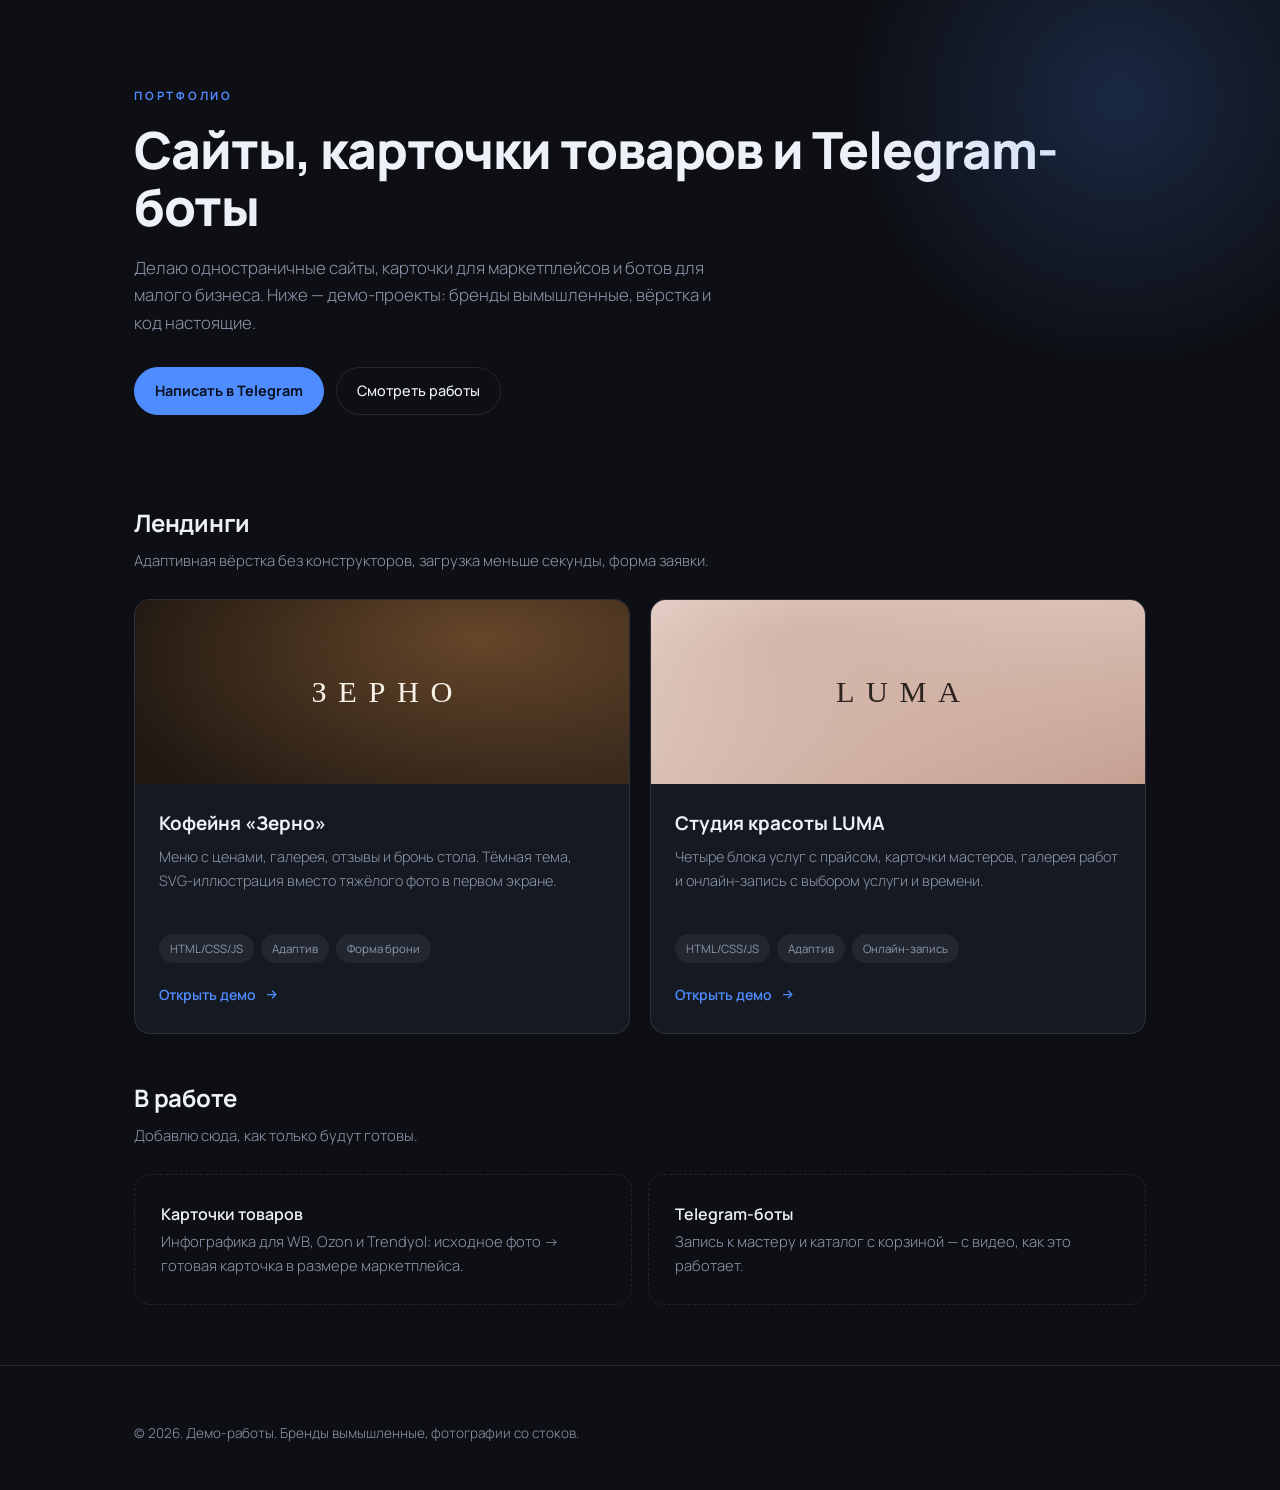
==== index.html @ 5c580ff5 "demo: two landing pages and showcase Co-Authored-By: Claude Opus 5 <noreply@anthropic.com>  Claude-S" ====
<!DOCTYPE html>
<html lang="ru">
<head>
<meta charset="utf-8">
<meta name="viewport" content="width=device-width, initial-scale=1">
<title>Демо-работы — сайты, карточки, боты</title>
<meta name="description" content="Демо-работы: лендинги, карточки товаров для маркетплейсов, Telegram-боты.">
<link rel="preconnect" href="https://fonts.googleapis.com">
<link rel="preconnect" href="https://fonts.gstatic.com" crossorigin>
<link href="https://fonts.googleapis.com/css2?family=Manrope:wght@300;400;500;600;700;800&display=swap" rel="stylesheet">
<link rel="icon" href="data:image/svg+xml,<svg xmlns='http://www.w3.org/2000/svg' viewBox='0 0 100 100'><rect width='100' height='100' rx='22' fill='%230d0f14'/><path d='M28 62l14-28 14 28M62 34v28' stroke='%234f8cff' stroke-width='8' fill='none' stroke-linecap='round'/></svg>">
<style>
:root{
  --bg:#0d0f14;
  --panel:#151922;
  --ink:#eef1f7;
  --muted:#8d97ab;
  --accent:#4f8cff;
  --line:rgba(238,241,247,.1);
}
*{box-sizing:border-box}
body{
  margin:0;background:var(--bg);color:var(--ink);
  font-family:'Manrope',system-ui,-apple-system,'Segoe UI',sans-serif;
  line-height:1.65;-webkit-font-smoothing:antialiased;
}
a{color:inherit;text-decoration:none}
.wrap{max-width:1060px;margin:0 auto;padding:0 24px}
header{padding:86px 0 54px;position:relative;overflow:hidden}
header::before{
  content:"";position:absolute;top:-180px;right:-120px;width:560px;height:560px;
  background:radial-gradient(circle,rgba(79,140,255,.20),transparent 68%);
}
.eyebrow{font-size:.72rem;letter-spacing:.24em;text-transform:uppercase;color:var(--accent);font-weight:700}
h1{font-size:clamp(2.1rem,5.4vw,3.2rem);line-height:1.12;margin:16px 0 18px;letter-spacing:-.02em;font-weight:800}
.sub{color:var(--muted);max-width:60ch;font-weight:300;font-size:1.05rem}
.contacts{display:flex;gap:12px;flex-wrap:wrap;margin-top:30px}
.pill{
  display:inline-flex;align-items:center;gap:9px;padding:11px 20px;border-radius:999px;
  border:1px solid var(--line);font-size:.9rem;font-weight:500;transition:.2s;
}
.pill:hover{border-color:var(--accent);background:rgba(79,140,255,.1)}
.pill.primary{background:var(--accent);border-color:var(--accent);color:#08101f;font-weight:700}
.pill.primary:hover{background:#6fa2ff}

h2{font-size:1.5rem;margin:0 0 6px;font-weight:700;letter-spacing:-.01em}
.sec{padding:34px 0 10px}
.sec p{color:var(--muted);font-size:.93rem;margin:0 0 26px;font-weight:300}

.grid{display:grid;grid-template-columns:repeat(2,1fr);gap:20px}
.card{
  background:var(--panel);border:1px solid var(--line);border-radius:16px;overflow:hidden;
  display:flex;flex-direction:column;transition:transform .3s ease,border-color .3s ease;
}
.card:hover{transform:translateY(-4px);border-color:rgba(79,140,255,.45)}
.thumb{height:184px;position:relative;display:grid;place-items:center}
.thumb.coffee{background:radial-gradient(700px 320px at 70% 20%,rgba(201,136,74,.42),transparent 62%),linear-gradient(160deg,#14100d,#2b2018)}
.thumb.beauty{background:radial-gradient(700px 320px at 30% 20%,rgba(185,139,122,.45),transparent 62%),linear-gradient(160deg,#f4e9e3,#c49f90)}
.thumb span{font-size:1.9rem;letter-spacing:.38em;padding-left:.38em;font-weight:300}
.thumb.coffee span{color:#f7f1e8;font-family:Georgia,serif}
.thumb.beauty span{color:#2c2320;font-family:Georgia,serif}
.card-body{padding:24px 24px 26px;flex:1;display:flex;flex-direction:column}
.card h3{margin:0 0 6px;font-size:1.18rem;font-weight:700}
.card .desc{color:var(--muted);font-size:.9rem;font-weight:300;flex:1}
.tags{display:flex;gap:7px;flex-wrap:wrap;margin:16px 0 20px}
.tag{font-size:.72rem;padding:5px 11px;border-radius:999px;background:rgba(238,241,247,.06);color:var(--muted)}
.open{
  display:inline-flex;align-items:center;gap:8px;font-size:.88rem;font-weight:600;color:var(--accent);
}
.open svg{width:15px;height:15px;stroke:currentColor;fill:none;stroke-width:2;transition:transform .25s}
.card:hover .open svg{transform:translateX(4px)}

.soon{
  border:1px dashed var(--line);border-radius:16px;padding:26px;
  display:flex;gap:18px;align-items:center;color:var(--muted);font-size:.92rem;font-weight:300;
}
.soon b{color:var(--ink);font-weight:600;display:block;font-size:1rem;margin-bottom:2px}
.soon-grid{display:grid;grid-template-columns:repeat(2,1fr);gap:16px}

footer{padding:56px 0 46px;margin-top:50px;border-top:1px solid var(--line);color:var(--muted);font-size:.85rem;font-weight:300}

@media (max-width:760px){
  header{padding:62px 0 40px}
  .grid,.soon-grid{grid-template-columns:1fr}
}
</style>
</head>
<body>

<header>
  <div class="wrap">
    <div class="eyebrow">Портфолио</div>
    <h1>Сайты, карточки товаров и Telegram-боты</h1>
    <p class="sub">Делаю одностраничные сайты, карточки для маркетплейсов и ботов для малого бизнеса. Ниже — демо-проекты: бренды вымышленные, вёрстка и код настоящие.</p>
    <div class="contacts">
      <a class="pill primary" href="https://t.me/" target="_blank" rel="noopener">Написать в Telegram</a>
      <a class="pill" href="#work">Смотреть работы</a>
    </div>
  </div>
</header>

<main class="wrap" id="work">
  <section class="sec">
    <h2>Лендинги</h2>
    <p>Адаптивная вёрстка без конструкторов, загрузка меньше секунды, форма заявки.</p>
    <div class="grid">
      <a class="card" href="coffee/">
        <div class="thumb coffee"><span>ЗЕРНО</span></div>
        <div class="card-body">
          <h3>Кофейня «Зерно»</h3>
          <p class="desc">Меню с ценами, галерея, отзывы и бронь стола. Тёмная тема, SVG-иллюстрация вместо тяжёлого фото в первом экране.</p>
          <div class="tags"><span class="tag">HTML/CSS/JS</span><span class="tag">Адаптив</span><span class="tag">Форма брони</span></div>
          <span class="open">Открыть демо <svg viewBox="0 0 24 24"><path d="M5 12h14M13 6l6 6-6 6"/></svg></span>
        </div>
      </a>
      <a class="card" href="beauty/">
        <div class="thumb beauty"><span>LUMA</span></div>
        <div class="card-body">
          <h3>Студия красоты LUMA</h3>
          <p class="desc">Четыре блока услуг с прайсом, карточки мастеров, галерея работ и онлайн-запись с выбором услуги и времени.</p>
          <div class="tags"><span class="tag">HTML/CSS/JS</span><span class="tag">Адаптив</span><span class="tag">Онлайн-запись</span></div>
          <span class="open">Открыть демо <svg viewBox="0 0 24 24"><path d="M5 12h14M13 6l6 6-6 6"/></svg></span>
        </div>
      </a>
    </div>
  </section>

  <section class="sec">
    <h2>В работе</h2>
    <p>Добавлю сюда, как только будут готовы.</p>
    <div class="soon-grid">
      <div class="soon">
        <div><b>Карточки товаров</b>Инфографика для WB, Ozon и Trendyol: исходное фото → готовая карточка в размере маркетплейса.</div>
      </div>
      <div class="soon">
        <div><b>Telegram-боты</b>Запись к мастеру и каталог с корзиной — с видео, как это работает.</div>
      </div>
    </div>
  </section>
</main>

<footer>
  <div class="wrap">© 2026. Демо-работы. Бренды вымышленные, фотографии со стоков.</div>
</footer>

</body>
</html>
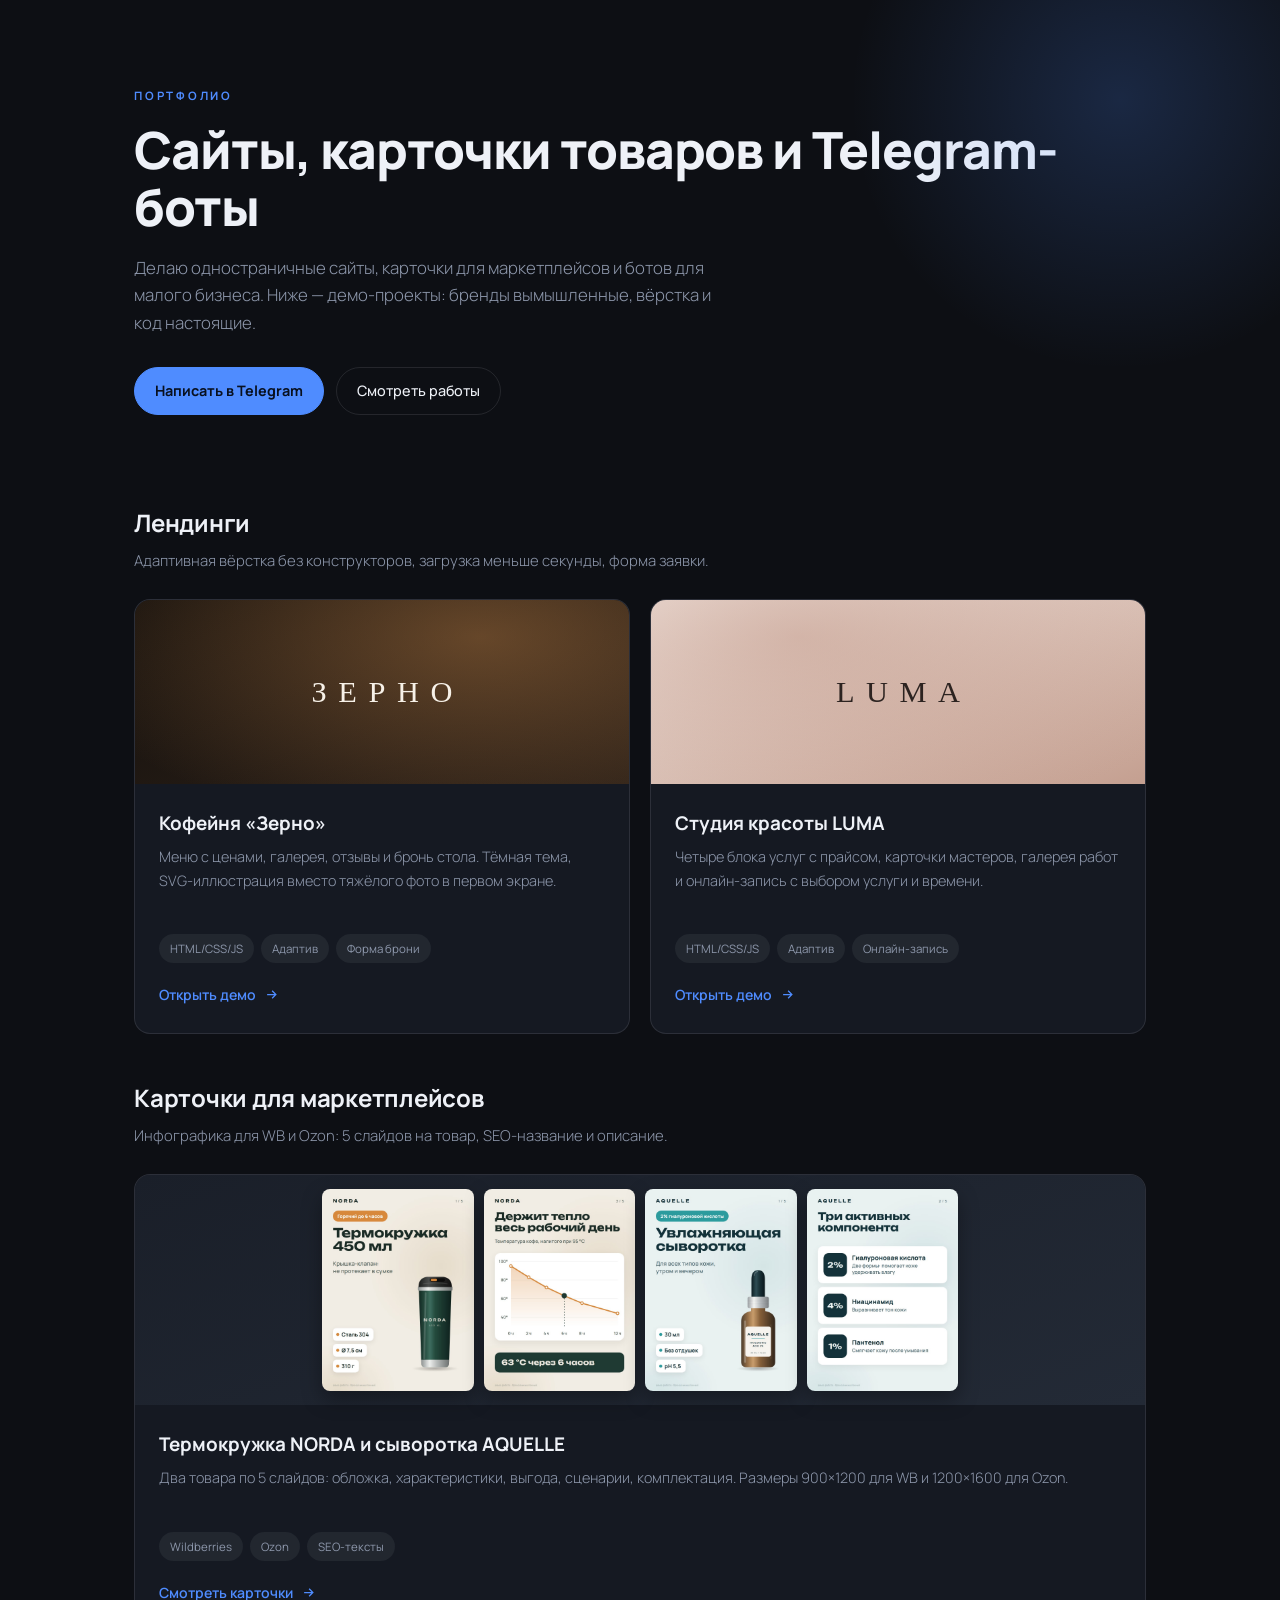
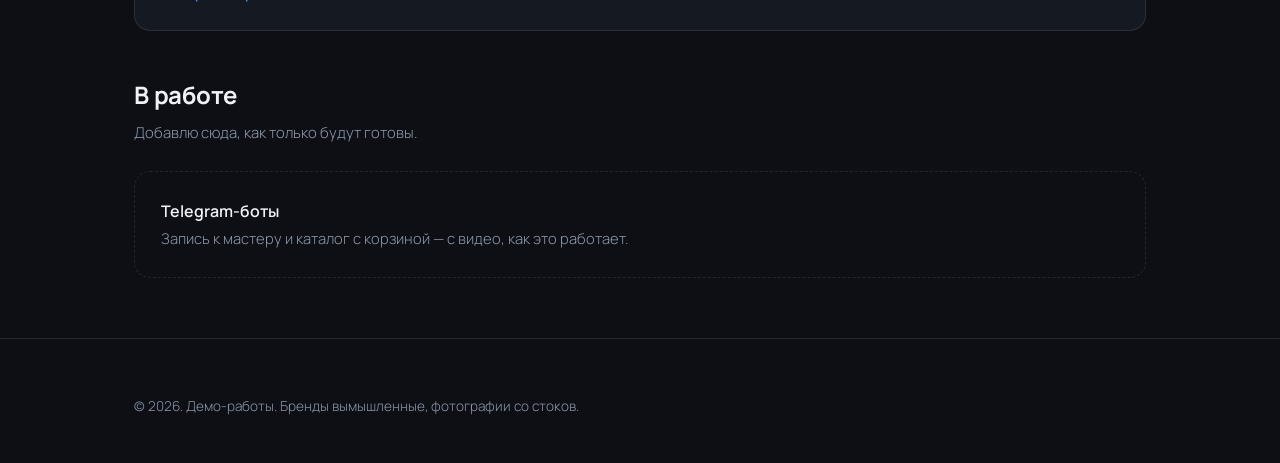
==== commit 68415fee: "demo: marketplace product cards (NORDA, AQUELLE) + slide template Co-Authored-By: Claude Opus 5 <nor" ====
--- a/index.html
+++ b/index.html
@@ -59,6 +59,10 @@
 .thumb span{font-size:1.9rem;letter-spacing:.38em;padding-left:.38em;font-weight:300}
 .thumb.coffee span{color:#f7f1e8;font-family:Georgia,serif}
 .thumb.beauty span{color:#2c2320;font-family:Georgia,serif}
+.thumb.cards{background:linear-gradient(160deg,#1a1f29,#232a36);gap:10px;display:flex;align-items:center;justify-content:center;padding:14px}
+.thumb.cards img{height:100%;width:auto;border-radius:8px;box-shadow:0 8px 20px rgba(0,0,0,.35)}
+.card.wide{grid-column:1/-1}
+.card.wide .thumb{height:230px}
 .card-body{padding:24px 24px 26px;flex:1;display:flex;flex-direction:column}
 .card h3{margin:0 0 6px;font-size:1.18rem;font-weight:700}
 .card .desc{color:var(--muted);font-size:.9rem;font-weight:300;flex:1}
@@ -126,12 +130,30 @@
   </section>
 
   <section class="sec">
+    <h2>Карточки для маркетплейсов</h2>
+    <p>Инфографика для WB и Ozon: 5 слайдов на товар, SEO-название и описание.</p>
+    <div class="grid">
+      <a class="card wide" href="cards/">
+        <div class="thumb cards">
+          <img src="cards/norda-450/wb/slide-1.jpg" alt="Термокружка NORDA, обложка" loading="lazy">
+          <img src="cards/norda-450/wb/slide-3.jpg" alt="Термокружка NORDA, график" loading="lazy">
+          <img src="cards/aquelle-ha30/wb/slide-1.jpg" alt="Сыворотка AQUELLE, обложка" loading="lazy">
+          <img src="cards/aquelle-ha30/wb/slide-2.jpg" alt="Сыворотка AQUELLE, состав" loading="lazy">
+        </div>
+        <div class="card-body">
+          <h3>Термокружка NORDA и сыворотка AQUELLE</h3>
+          <p class="desc">Два товара по 5 слайдов: обложка, характеристики, выгода, сценарии, комплектация. Размеры 900×1200 для WB и 1200×1600 для Ozon.</p>
+          <div class="tags"><span class="tag">Wildberries</span><span class="tag">Ozon</span><span class="tag">SEO-тексты</span></div>
+          <span class="open">Смотреть карточки <svg viewBox="0 0 24 24"><path d="M5 12h14M13 6l6 6-6 6"/></svg></span>
+        </div>
+      </a>
+    </div>
+  </section>
+
+  <section class="sec">
     <h2>В работе</h2>
     <p>Добавлю сюда, как только будут готовы.</p>
-    <div class="soon-grid">
-      <div class="soon">
-        <div><b>Карточки товаров</b>Инфографика для WB, Ozon и Trendyol: исходное фото → готовая карточка в размере маркетплейса.</div>
-      </div>
+    <div class="soon-grid" style="grid-template-columns:1fr">
       <div class="soon">
         <div><b>Telegram-боты</b>Запись к мастеру и каталог с корзиной — с видео, как это работает.</div>
       </div>
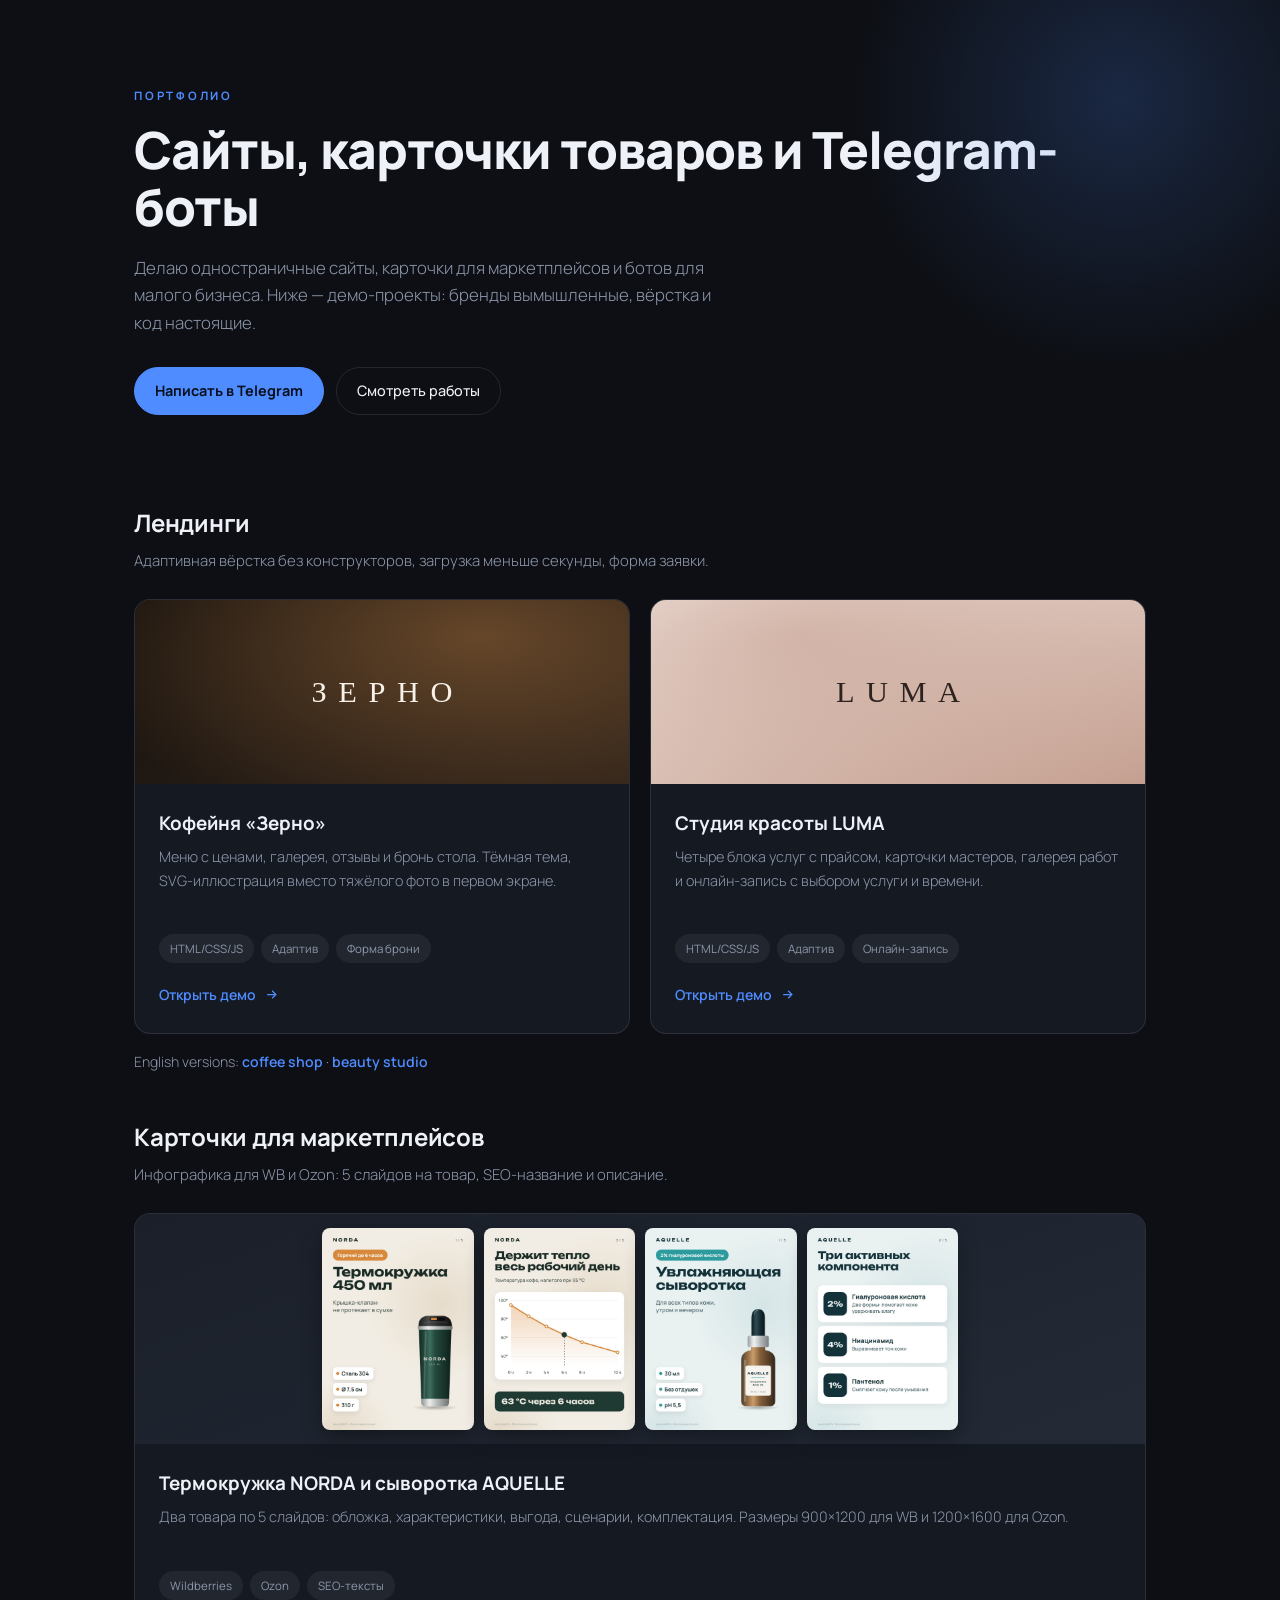
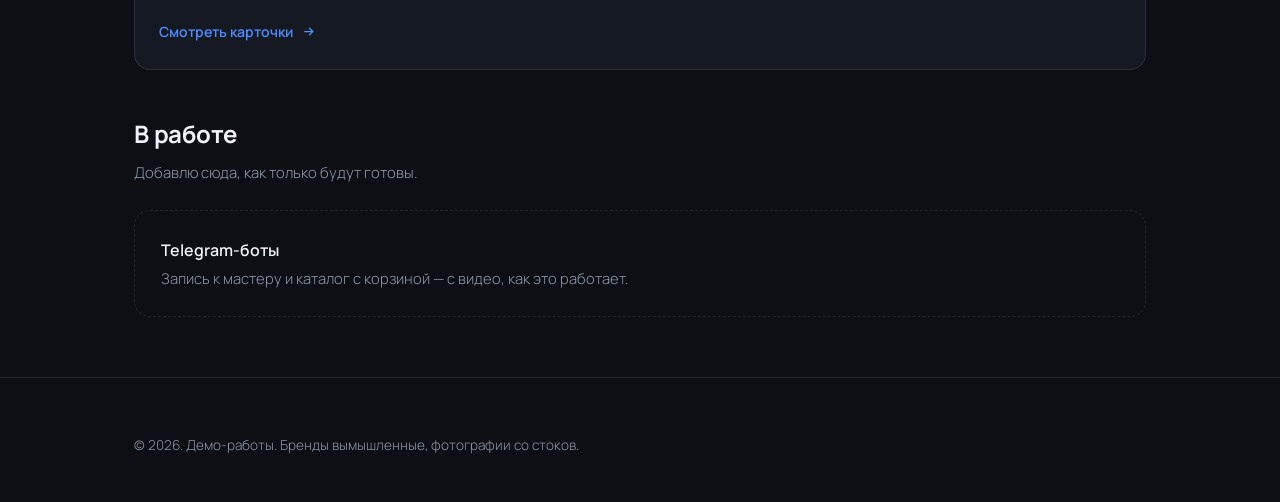
==== commit 78c9d268: "demo: english versions of both landing pages Co-Authored-By: Claude Opus 5 <noreply@anthropic.com>  " ====
--- a/index.html
+++ b/index.html
@@ -127,6 +127,7 @@
         </div>
       </a>
     </div>
+    <p style="margin:16px 0 0;font-size:.88rem;color:var(--muted)">English versions: <a style="color:var(--accent);font-weight:600" href="en/coffee/">coffee shop</a> · <a style="color:var(--accent);font-weight:600" href="en/beauty/">beauty studio</a></p>
   </section>
 
   <section class="sec">
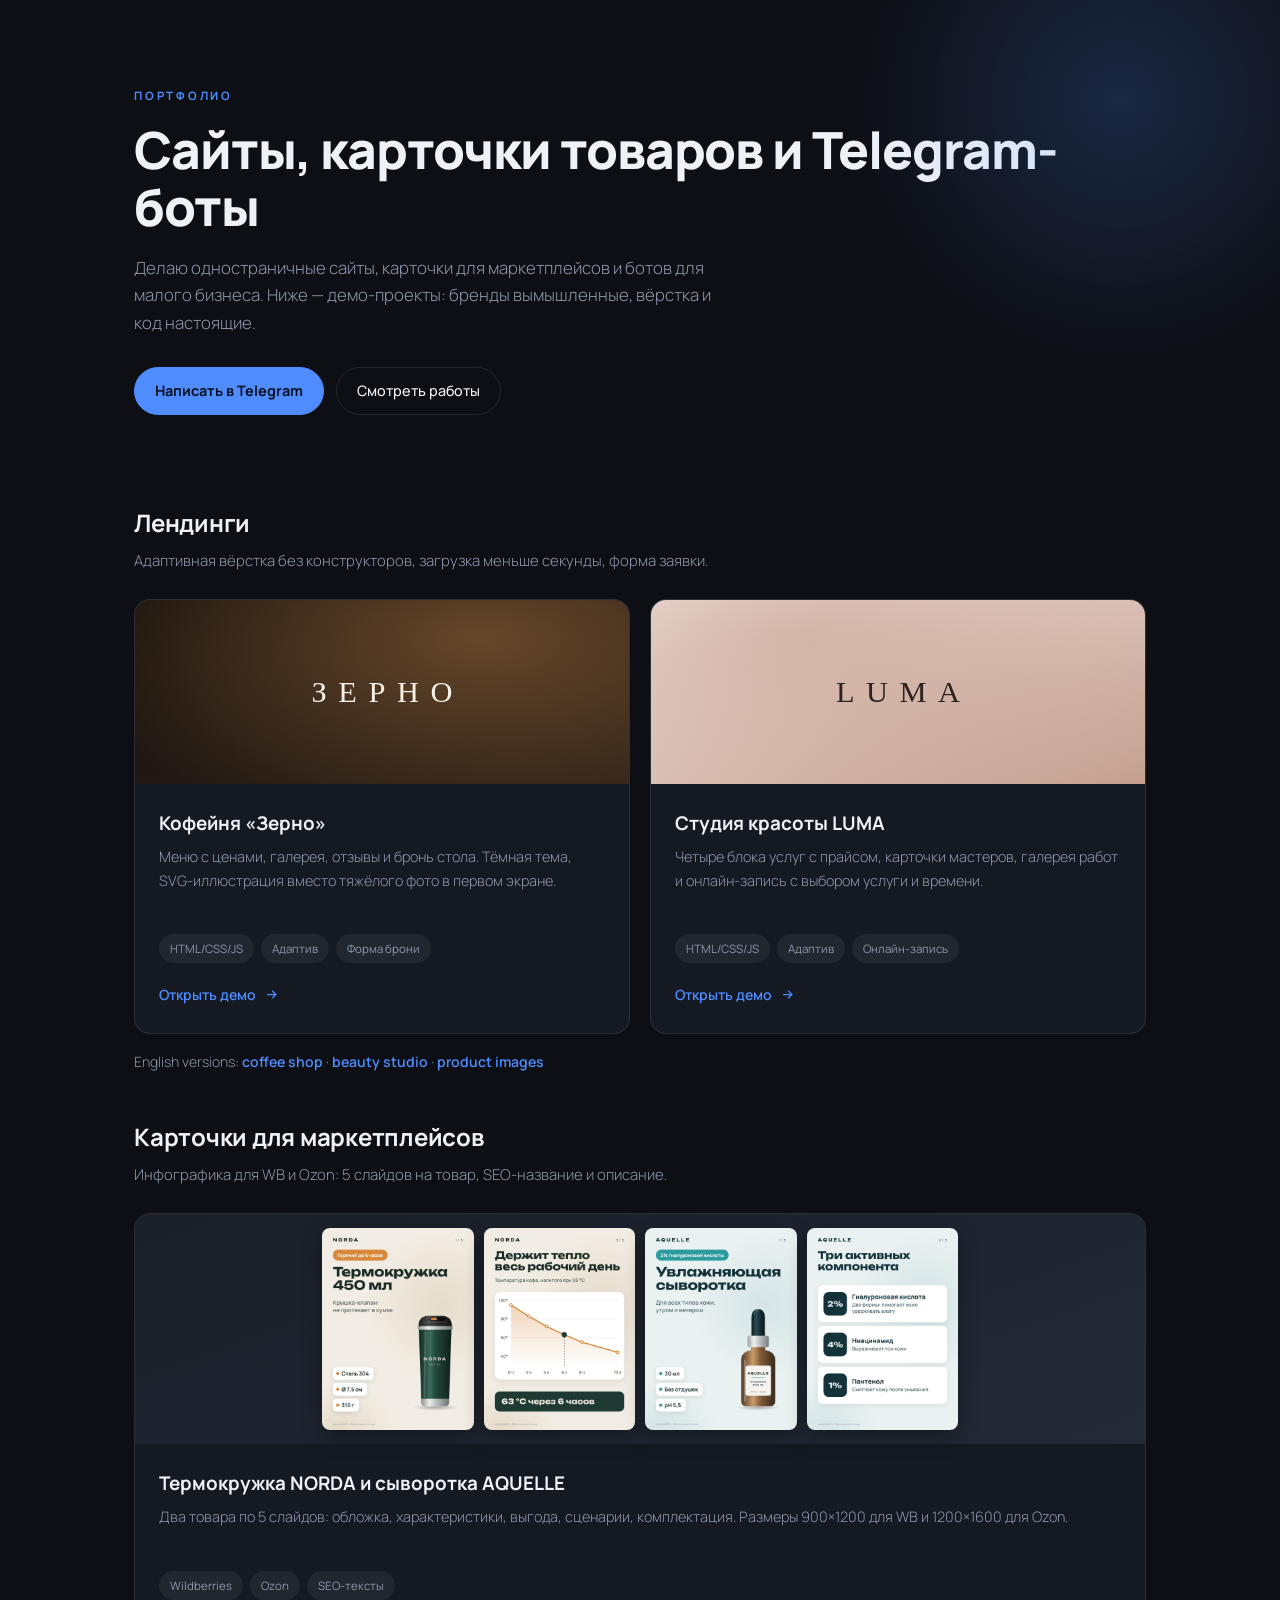
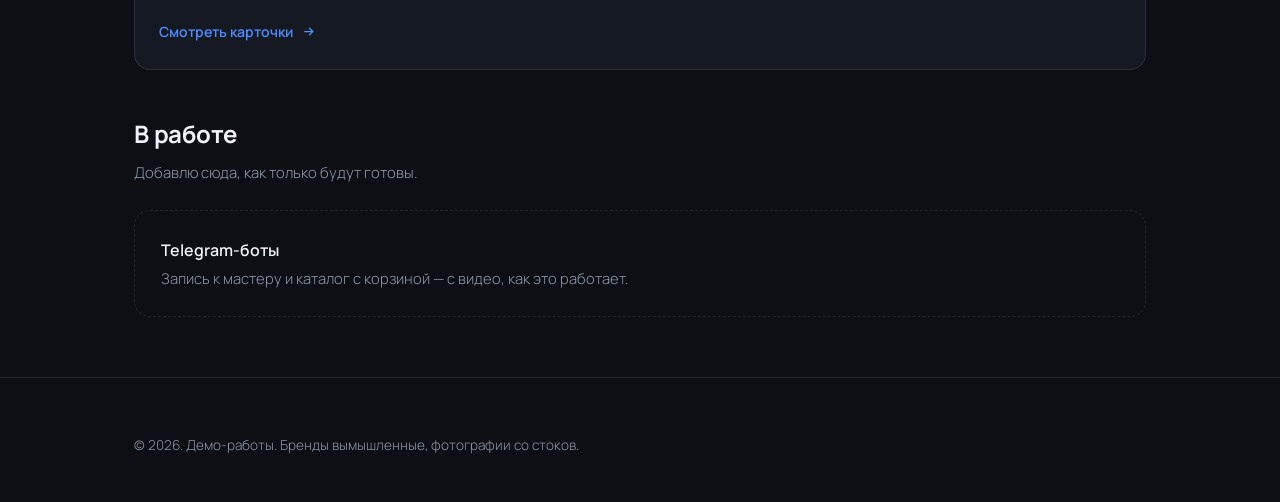
==== commit e4b417d9: "demo: english version of the product cards page Co-Authored-By: Claude Opus 5 <noreply@anthropic.com" ====
--- a/index.html
+++ b/index.html
@@ -127,7 +127,7 @@
         </div>
       </a>
     </div>
-    <p style="margin:16px 0 0;font-size:.88rem;color:var(--muted)">English versions: <a style="color:var(--accent);font-weight:600" href="en/coffee/">coffee shop</a> · <a style="color:var(--accent);font-weight:600" href="en/beauty/">beauty studio</a></p>
+    <p style="margin:16px 0 0;font-size:.88rem;color:var(--muted)">English versions: <a style="color:var(--accent);font-weight:600" href="en/coffee/">coffee shop</a> · <a style="color:var(--accent);font-weight:600" href="en/beauty/">beauty studio</a> · <a style="color:var(--accent);font-weight:600" href="en/cards/">product images</a></p>
   </section>
 
   <section class="sec">
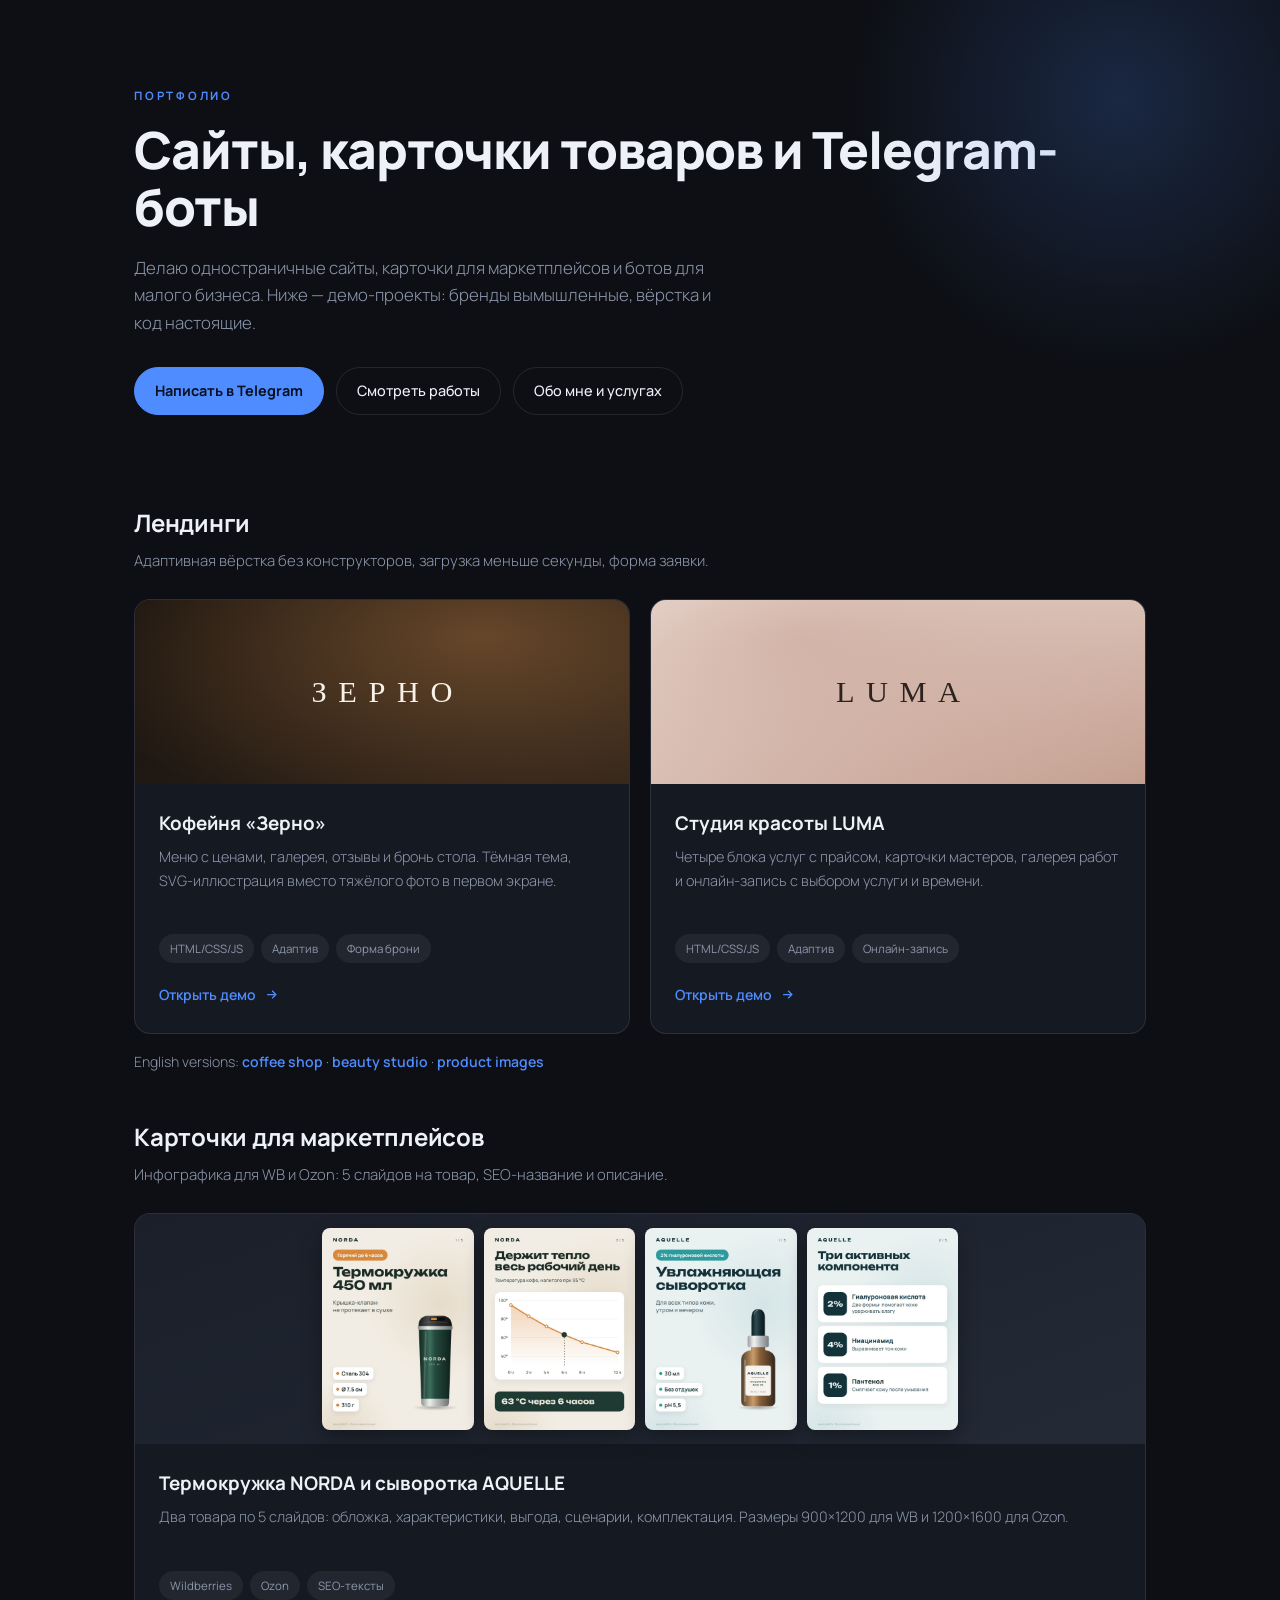
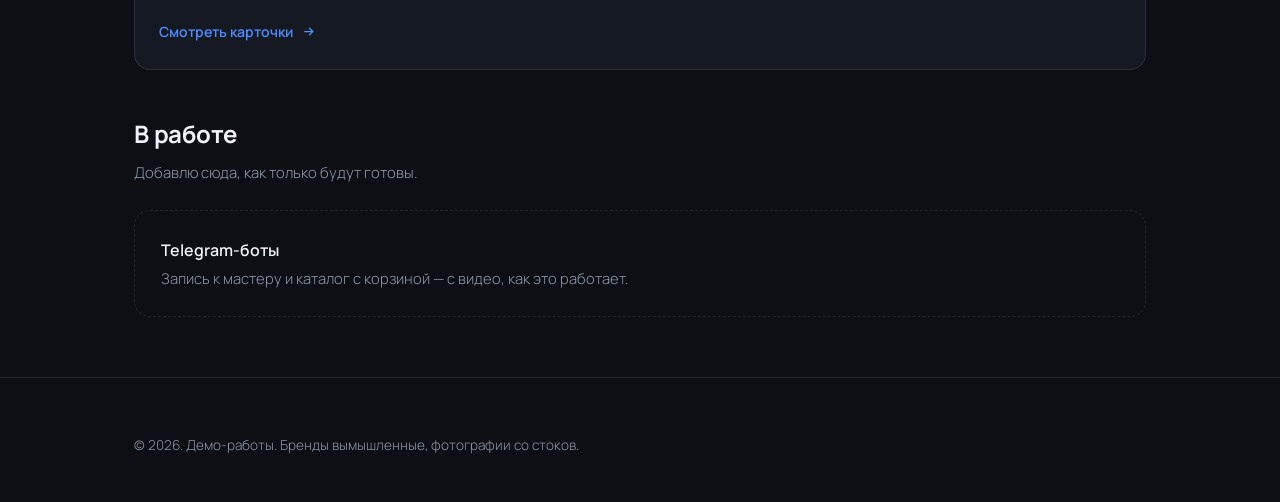
==== commit 738ee1f7: "demo: update 23.09.2026 19:41" ====
--- a/index.html
+++ b/index.html
@@ -99,6 +99,7 @@
     <div class="contacts">
       <a class="pill primary" href="https://t.me/" target="_blank" rel="noopener">Написать в Telegram</a>
       <a class="pill" href="#work">Смотреть работы</a>
+      <a class="pill" href="me/">Обо мне и услугах</a>
     </div>
   </div>
 </header>
